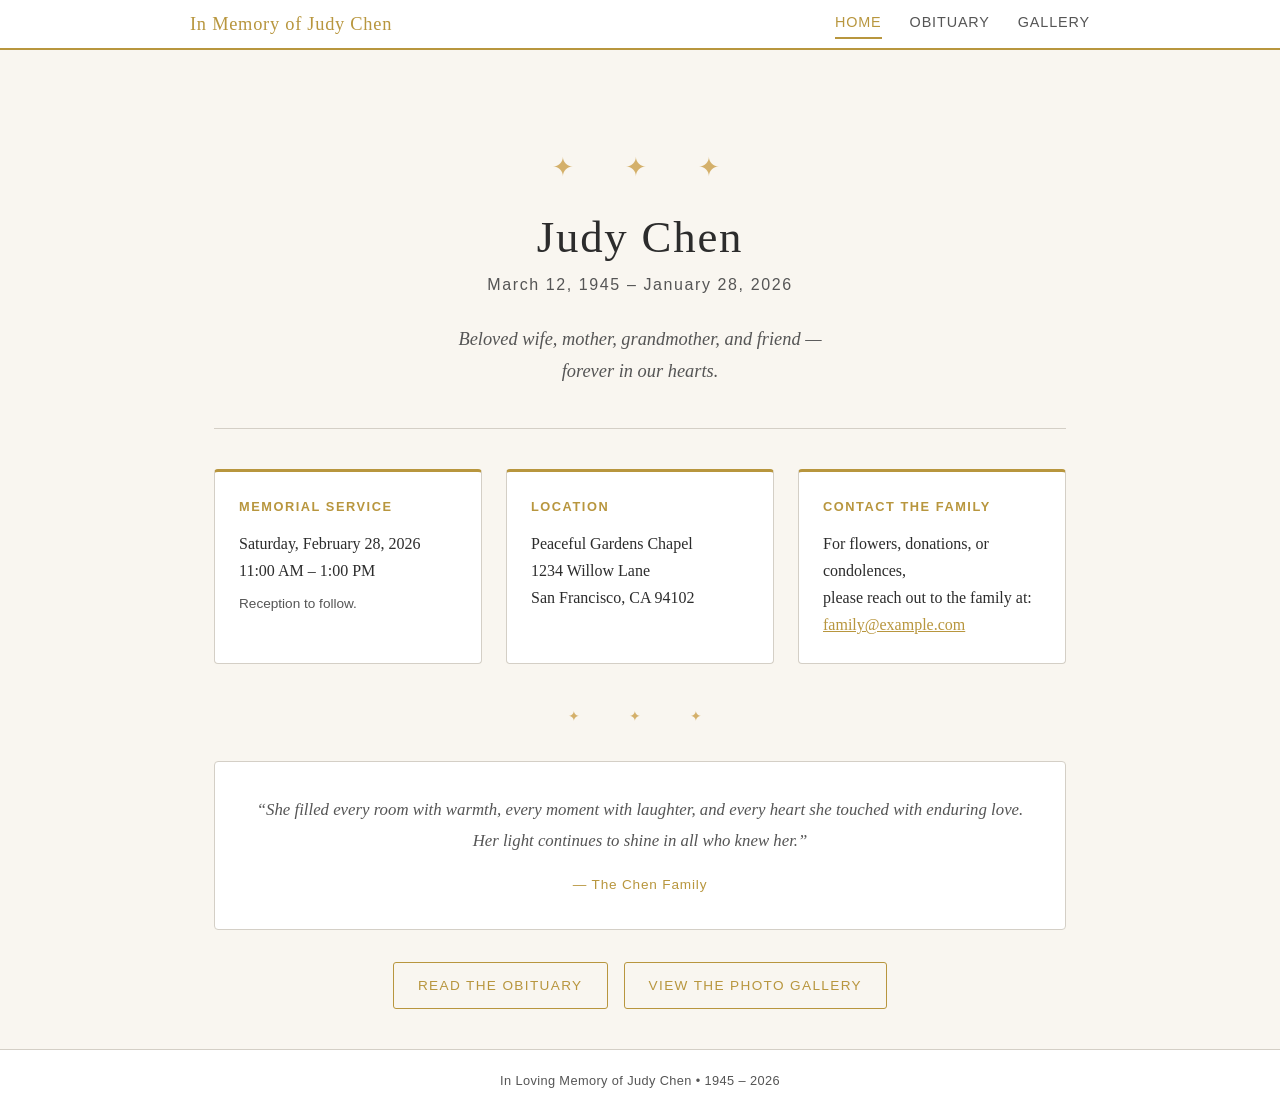
==== index.html @ b4cc05ad "Add memorial service website: landing page, bilingual obituary, photo gallery Co-authored-by: mralle" ====
<!DOCTYPE html>
<html lang="en">
<head>
  <meta charset="UTF-8" />
  <meta name="viewport" content="width=device-width, initial-scale=1.0" />
  <title>In Memory of Judy Chen</title>
  <link rel="stylesheet" href="styles.css" />
</head>
<body>

  <header>
    <div class="header-inner">
      <a class="site-title" href="index.html">In Memory of Judy Chen</a>
      <nav>
        <a href="index.html" class="active">Home</a>
        <a href="obituary.html">Obituary</a>
        <a href="gallery.html">Gallery</a>
      </nav>
    </div>
  </header>

  <main>

    <section class="hero">
      <span class="hero-ornament">✦ &nbsp; ✦ &nbsp; ✦</span>
      <h1>Judy Chen</h1>
      <p class="dates">March 12, 1945 &ndash; January 28, 2026</p>
      <p class="tagline">
        Beloved wife, mother, grandmother, and friend &mdash;<br>
        forever in our hearts.
      </p>
    </section>

    <div class="info-grid">

      <div class="card">
        <h2>Memorial Service</h2>
        <address>
          Saturday, February 28, 2026<br />
          11:00 AM &ndash; 1:00 PM
        </address>
        <p class="note">Reception to follow.</p>
      </div>

      <div class="card">
        <h2>Location</h2>
        <address>
          Peaceful Gardens Chapel<br />
          1234 Willow Lane<br />
          San Francisco, CA 94102
        </address>
      </div>

      <div class="card">
        <h2>Contact the Family</h2>
        <p>
          For flowers, donations, or condolences,<br />
          please reach out to the family at:<br />
          <a href="mailto:family@example.com" style="color:var(--gold);">family@example.com</a>
        </p>
      </div>

    </div>

    <div class="divider">✦ &nbsp; ✦ &nbsp; ✦</div>

    <div class="message">
      &ldquo;She filled every room with warmth, every moment with laughter,
      and every heart she touched with enduring love.
      Her light continues to shine in all who knew her.&rdquo;
      <cite>&mdash; The Chen Family</cite>
    </div>

    <div class="page-links">
      <a class="btn" href="obituary.html">Read the Obituary</a>
      <a class="btn" href="gallery.html">View the Photo Gallery</a>
    </div>

  </main>

  <footer>
    <p>In Loving Memory of Judy Chen &bull; 1945 &ndash; 2026</p>
  </footer>

</body>
</html>
---- styles.css ----
/* ===========================
   Memorial Site – Shared Styles
   =========================== */

/* Reset & Base */
*, *::before, *::after {
  box-sizing: border-box;
  margin: 0;
  padding: 0;
}

:root {
  --cream:      #f9f6f0;
  --white:      #ffffff;
  --gold:       #b8963e;
  --gold-light: #d4b06a;
  --charcoal:   #2c2c2c;
  --mid-gray:   #555555;
  --light-gray: #e8e3da;
  --border:     #d4cfc6;

  --font-serif: 'Georgia', 'Times New Roman', serif;
  --font-sans:  'Helvetica Neue', Arial, sans-serif;
}

html {
  scroll-behavior: smooth;
}

body {
  background-color: var(--cream);
  color: var(--charcoal);
  font-family: var(--font-serif);
  line-height: 1.75;
  min-height: 100vh;
  display: flex;
  flex-direction: column;
}

/* ===========================
   Header & Navigation
   =========================== */

header {
  background-color: var(--white);
  border-bottom: 2px solid var(--gold);
  padding: 0.5rem 1.5rem;
  position: sticky;
  top: 0;
  z-index: 100;
}

.header-inner {
  max-width: 900px;
  margin: 0 auto;
  display: flex;
  align-items: center;
  justify-content: space-between;
  flex-wrap: wrap;
  gap: 0.5rem;
}

.site-title {
  font-size: 1.15rem;
  font-weight: normal;
  color: var(--gold);
  letter-spacing: 0.04em;
  text-decoration: none;
  white-space: nowrap;
}

nav {
  display: flex;
  gap: 1.75rem;
  flex-wrap: wrap;
}

nav a {
  font-family: var(--font-sans);
  font-size: 0.9rem;
  color: var(--mid-gray);
  text-decoration: none;
  letter-spacing: 0.06em;
  text-transform: uppercase;
  transition: color 0.2s;
  padding-bottom: 2px;
  border-bottom: 2px solid transparent;
}

nav a:hover,
nav a.active {
  color: var(--gold);
  border-bottom-color: var(--gold);
}

/* ===========================
   Main Content Wrapper
   =========================== */

main {
  flex: 1;
  max-width: 900px;
  width: 100%;
  margin: 0 auto;
  padding: 2.5rem 1.5rem;
}

/* ===========================
   Footer
   =========================== */

footer {
  background-color: var(--white);
  border-top: 1px solid var(--border);
  text-align: center;
  padding: 1.25rem 1.5rem;
  font-family: var(--font-sans);
  font-size: 0.8rem;
  color: var(--mid-gray);
  letter-spacing: 0.03em;
}

/* ===========================
   Hero Section (index.html)
   =========================== */

.hero {
  text-align: center;
  padding: 3.5rem 1rem 2.5rem;
  border-bottom: 1px solid var(--border);
  margin-bottom: 2.5rem;
}

.hero-ornament {
  font-size: 1.6rem;
  color: var(--gold-light);
  letter-spacing: 0.5rem;
  display: block;
  margin-bottom: 1.25rem;
}

.hero h1 {
  font-size: 2.8rem;
  font-weight: normal;
  letter-spacing: 0.04em;
  color: var(--charcoal);
  line-height: 1.2;
  margin-bottom: 0.4rem;
}

.hero .dates {
  font-family: var(--font-sans);
  font-size: 1rem;
  color: var(--mid-gray);
  letter-spacing: 0.1em;
  margin-bottom: 1.5rem;
}

.hero .tagline {
  font-style: italic;
  font-size: 1.15rem;
  color: var(--mid-gray);
  max-width: 550px;
  margin: 0 auto;
}

/* ===========================
   Info Cards (index.html)
   =========================== */

.info-grid {
  display: grid;
  grid-template-columns: repeat(auto-fit, minmax(240px, 1fr));
  gap: 1.5rem;
  margin-bottom: 2.5rem;
}

.card {
  background: var(--white);
  border: 1px solid var(--border);
  border-top: 3px solid var(--gold);
  border-radius: 4px;
  padding: 1.5rem;
}

.card h2 {
  font-size: 0.8rem;
  font-family: var(--font-sans);
  text-transform: uppercase;
  letter-spacing: 0.12em;
  color: var(--gold);
  margin-bottom: 0.75rem;
}

.card p,
.card address {
  font-style: normal;
  font-size: 1rem;
  color: var(--charcoal);
  line-height: 1.7;
}

.card .note {
  font-family: var(--font-sans);
  font-size: 0.85rem;
  color: var(--mid-gray);
  margin-top: 0.5rem;
}

/* ===========================
   Message Section (index.html)
   =========================== */

.message {
  background: var(--white);
  border: 1px solid var(--border);
  border-radius: 4px;
  padding: 2rem 2.5rem;
  font-size: 1.05rem;
  line-height: 1.85;
  color: var(--mid-gray);
  font-style: italic;
  text-align: center;
  margin-bottom: 2rem;
}

.message cite {
  display: block;
  margin-top: 1rem;
  font-style: normal;
  font-family: var(--font-sans);
  font-size: 0.85rem;
  letter-spacing: 0.06em;
  color: var(--gold);
}

/* ===========================
   Page Nav Links (shared)
   =========================== */

.page-links {
  display: flex;
  gap: 1rem;
  justify-content: center;
  flex-wrap: wrap;
  margin-top: 2rem;
}

.btn {
  display: inline-block;
  padding: 0.65rem 1.5rem;
  border: 1.5px solid var(--gold);
  border-radius: 3px;
  color: var(--gold);
  font-family: var(--font-sans);
  font-size: 0.85rem;
  letter-spacing: 0.1em;
  text-transform: uppercase;
  text-decoration: none;
  transition: background-color 0.2s, color 0.2s;
}

.btn:hover {
  background-color: var(--gold);
  color: var(--white);
}

/* ===========================
   Obituary Page
   =========================== */

.obit-header {
  text-align: center;
  padding-bottom: 2rem;
  margin-bottom: 2rem;
  border-bottom: 1px solid var(--border);
}

.obit-header h1 {
  font-size: 2.2rem;
  font-weight: normal;
  letter-spacing: 0.03em;
  margin-bottom: 0.3rem;
}

.obit-header .dates {
  font-family: var(--font-sans);
  font-size: 0.95rem;
  color: var(--mid-gray);
  letter-spacing: 0.08em;
}

/* Language Toggle */
.lang-toggle {
  display: flex;
  justify-content: center;
  gap: 0;
  margin-bottom: 2.5rem;
}

.lang-toggle button {
  padding: 0.5rem 1.6rem;
  border: 1.5px solid var(--gold);
  background: none;
  color: var(--gold);
  font-family: var(--font-sans);
  font-size: 0.85rem;
  letter-spacing: 0.06em;
  cursor: pointer;
  transition: background-color 0.2s, color 0.2s;
}

.lang-toggle button:first-child {
  border-right: none;
  border-radius: 3px 0 0 3px;
}

.lang-toggle button:last-child {
  border-left: none;
  border-radius: 0 3px 3px 0;
}

.lang-toggle button.active {
  background-color: var(--gold);
  color: var(--white);
}

.lang-toggle button:hover:not(.active) {
  background-color: #f3ead8;
}

.obit-content {
  display: none;
}

.obit-content.visible {
  display: block;
}

.obit-content h2 {
  font-size: 1.25rem;
  font-weight: normal;
  color: var(--gold);
  margin: 2rem 0 0.75rem;
  padding-bottom: 0.3rem;
  border-bottom: 1px solid var(--light-gray);
}

.obit-content p {
  margin-bottom: 1.1rem;
  font-size: 1.02rem;
  line-height: 1.85;
}

.obit-content .survivors {
  background: var(--white);
  border: 1px solid var(--border);
  border-left: 3px solid var(--gold);
  border-radius: 2px;
  padding: 1.25rem 1.5rem;
  margin: 1.5rem 0;
}

.obit-content .survivors ul {
  list-style: none;
  padding: 0;
  margin: 0;
}

.obit-content .survivors ul li {
  padding: 0.3rem 0;
  font-size: 1rem;
}

.obit-content .survivors ul li::before {
  content: "✦ ";
  color: var(--gold-light);
  font-size: 0.7rem;
}

/* Chinese text specific */
.obit-content[lang="zh"] p,
.obit-content[lang="zh"] li {
  font-family: "PingFang SC", "Microsoft YaHei", "STHeiti", sans-serif;
  line-height: 2;
  letter-spacing: 0.04em;
}

/* ===========================
   Gallery Page
   =========================== */

.gallery-header {
  text-align: center;
  padding-bottom: 2rem;
  margin-bottom: 2rem;
  border-bottom: 1px solid var(--border);
}

.gallery-header h1 {
  font-size: 2.2rem;
  font-weight: normal;
  letter-spacing: 0.03em;
  margin-bottom: 0.5rem;
}

.gallery-header p {
  color: var(--mid-gray);
  font-size: 1rem;
}

/* Link-card that opens the Google Photos album */
.gallery-card {
  display: flex;
  flex-direction: column;
  align-items: center;
  justify-content: center;
  gap: 1rem;
  width: 100%;
  min-height: 320px;
  background: var(--white);
  border: 1.5px solid var(--border);
  border-top: 3px solid var(--gold);
  border-radius: 6px;
  text-decoration: none;
  color: var(--charcoal);
  padding: 3rem 2rem;
  transition: box-shadow 0.2s, border-color 0.2s, background-color 0.2s;
  cursor: pointer;
  margin-bottom: 1rem;
}

.gallery-card:hover {
  background-color: #fdf8ef;
  border-color: var(--gold);
  box-shadow: 0 4px 20px rgba(184, 150, 62, 0.15);
}

.gallery-card-icon {
  color: var(--gold-light);
  transition: color 0.2s;
}

.gallery-card:hover .gallery-card-icon {
  color: var(--gold);
}

.gallery-card-label {
  font-size: 1.25rem;
  font-family: var(--font-serif);
  color: var(--charcoal);
  text-align: center;
}

.gallery-card-sub {
  font-family: var(--font-sans);
  font-size: 0.85rem;
  letter-spacing: 0.06em;
  color: var(--gold);
  text-transform: uppercase;
}

/* ===========================
   Divider
   =========================== */

.divider {
  text-align: center;
  color: var(--gold-light);
  letter-spacing: 0.6rem;
  font-size: 0.9rem;
  margin: 2rem 0;
  user-select: none;
}

/* ===========================
   Responsive
   =========================== */

@media (max-width: 600px) {
  .hero h1 { font-size: 2rem; }
  .obit-header h1 { font-size: 1.75rem; }
  .gallery-header h1 { font-size: 1.75rem; }
  main { padding: 1.5rem 1rem; }
  .message { padding: 1.25rem 1.25rem; }
  .gallery-card { min-height: 240px; padding: 2rem 1rem; }
}
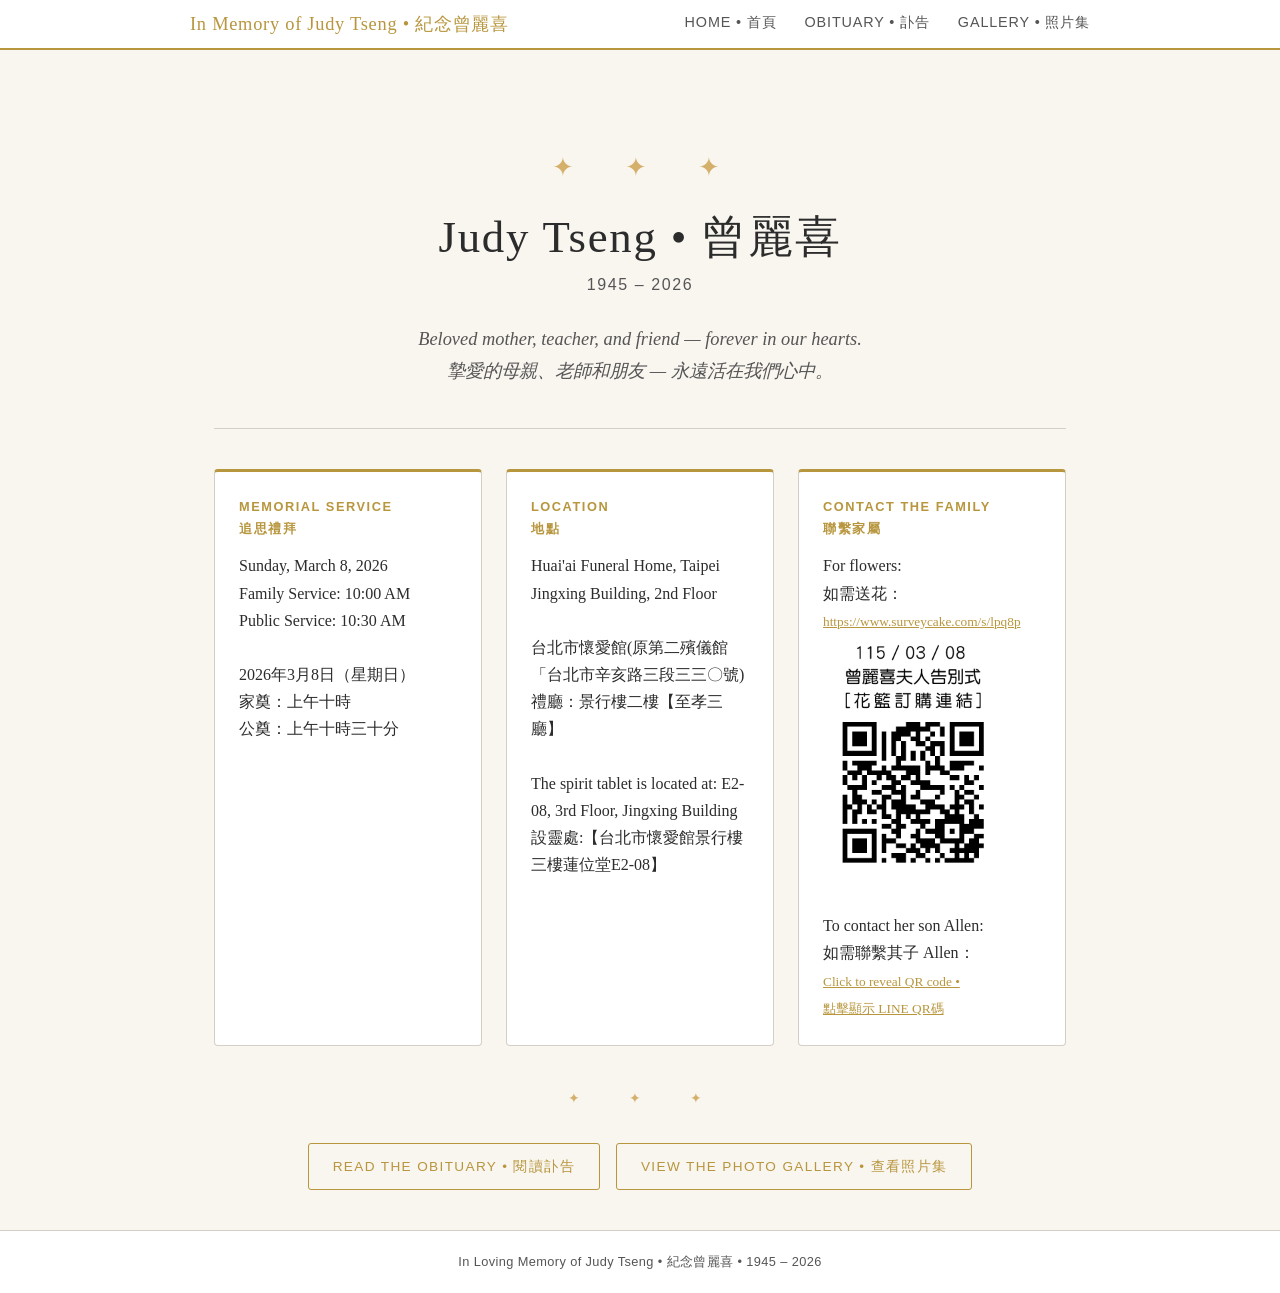
==== commit e504ebc7: "initial version" ====
--- a/index.html
+++ b/index.html
@@ -3,18 +3,18 @@
 <head>
   <meta charset="UTF-8" />
   <meta name="viewport" content="width=device-width, initial-scale=1.0" />
-  <title>In Memory of Judy Chen</title>
+  <title>In Memory of Judy Tseng &#8226; 紀念曾麗喜</title>
   <link rel="stylesheet" href="styles.css" />
 </head>
 <body>
 
   <header>
     <div class="header-inner">
-      <a class="site-title" href="index.html">In Memory of Judy Chen</a>
+      <a class="site-title" href="index.html">In Memory of Judy Tseng &#8226; 紀念曾麗喜</a>
       <nav>
-        <a href="index.html" class="active">Home</a>
-        <a href="obituary.html">Obituary</a>
-        <a href="gallery.html">Gallery</a>
+        <a href="index.html">Home &#8226; 首頁</a>
+        <a href="obituary.html">Obituary &#8226; 訃告</a>
+        <a href="gallery.html">Gallery &#8226; 照片集</a>
       </nav>
     </div>
   </header>
@@ -23,64 +23,103 @@
 
     <section class="hero">
       <span class="hero-ornament">✦ &nbsp; ✦ &nbsp; ✦</span>
-      <h1>Judy Chen</h1>
-      <p class="dates">March 12, 1945 &ndash; January 28, 2026</p>
+      <h1>Judy Tseng &#8226; 曾麗喜</h1>
+      <p class="dates">1945 &ndash; 2026</p>
       <p class="tagline">
-        Beloved wife, mother, grandmother, and friend &mdash;<br>
-        forever in our hearts.
+        Beloved  mother, teacher, and friend &mdash;
+        forever in our hearts.<br />
+        摯愛的母親、老師和朋友 &mdash;
+        永遠活在我們心中。
       </p>
     </section>
 
     <div class="info-grid">
 
       <div class="card">
-        <h2>Memorial Service</h2>
+        <h2>Memorial Service <br>追思禮拜</h2>
         <address>
-          Saturday, February 28, 2026<br />
-          11:00 AM &ndash; 1:00 PM
-        </address>
-        <p class="note">Reception to follow.</p>
-      </div>
+          <p>
 
-      <div class="card">
-        <h2>Location</h2>
-        <address>
-          Peaceful Gardens Chapel<br />
-          1234 Willow Lane<br />
-          San Francisco, CA 94102
+            Sunday, March 8, 2026<br />
+            Family Service: 10:00 AM<br />
+            Public Service: 10:30 AM<br />
+            <br>
+            2026年3月8日（星期日）<br />
+            家奠：上午十時 <br />
+            公奠：上午十時三十分 <br />
+
+
+          </p>
         </address>
       </div>
 
       <div class="card">
-        <h2>Contact the Family</h2>
+        <h2>Location <br>地點</h2>
+        <address>
+          <p>
+            Huai'ai Funeral Home, Taipei <br />
+            Jingxing Building, 2nd Floor <br />
+            <br />
+            台北市懷愛館(原第二殯儀館「台北市辛亥路三段三三〇號) <br />
+            禮廳：景行樓二樓【至孝三廳】 <br />
+            <br />
+            The spirit tablet is located at: E2-08, 3rd Floor, Jingxing Building <br />
+            設靈處:【台北市懷愛館景行樓三樓蓮位堂E2-08】 
+
+          </p>
+        </address>
+      </div>
+
+      <div class="card">
+        <h2>Contact the Family <br>聯繫家屬</h2>
         <p>
-          For flowers, donations, or condolences,<br />
-          please reach out to the family at:<br />
-          <a href="mailto:family@example.com" style="color:var(--gold);">family@example.com</a>
+          For flowers:<br />
+          如需送花：<br />
+          <a href="https://www.surveycake.com/s/lpq8p" style="color:var(--gold); font-size: smaller;">https://www.surveycake.com/s/lpq8p</a>
         </p>
+          <img src="flowers_qr.jpg" alt="Flowers QR Code" style="max-width: 180px;" />
+
+        <br>
+        <br>
+        <p>
+          To contact her son Allen:<br />
+          如需聯繫其子 Allen：<br />
+          <a href="#" onclick="document.getElementById('line-qr').style.display='block'; this.style.display='none'; return false;" style="color:var(--gold); cursor:pointer; font-size: smaller">
+            Click to reveal QR code &#8226; <br> 點擊顯示 LINE QR碼
+          </a>
+        </p>
+        <div id="line-qr" style="display:none; text-align:center; margin-top:1rem;">
+          <img src="my_line_qr.jpg" alt="LINE QR Code" style="max-width: 180px;" />
+        </div>
       </div>
 
     </div>
 
     <div class="divider">✦ &nbsp; ✦ &nbsp; ✦</div>
-
+<!-- 
     <div class="message">
-      &ldquo;She filled every room with warmth, every moment with laughter,
-      and every heart she touched with enduring love.
-      Her light continues to shine in all who knew her.&rdquo;
-      <cite>&mdash; The Chen Family</cite>
-    </div>
+      <p>
+        &ldquo;She filled every room with warmth, every moment with laughter,
+        and every heart she touched with enduring love.
+        Her light continues to shine in all who knew her.&rdquo;
+      </p>
+      <p>
+        &ldquo;她用溫暖填滿每一個房間，用歡笑點亮每一個瞬間，
+        用持久的愛觸動每一顆心。
+        她的光芒將在所有認識她的人心中永存。&rdquo;
+      </p>
+      <cite>&mdash; The Tseng Family &#8226; 曾氏家族</cite>
+    </div> -->
 
     <div class="page-links">
-      <a class="btn" href="obituary.html">Read the Obituary</a>
-      <a class="btn" href="gallery.html">View the Photo Gallery</a>
+      <a class="btn" href="obituary.html">Read the Obituary &#8226; 閱讀訃告</a>
+      <a class="btn" href="gallery.html">View the Photo Gallery &#8226; 查看照片集</a>
     </div>
 
   </main>
 
   <footer>
-    <p>In Loving Memory of Judy Chen &bull; 1945 &ndash; 2026</p>
+    <p>In Loving Memory of Judy Tseng &#8226; 紀念曾麗喜 &#8226; 1945 &ndash; 2026</p>
   </footer>
-
 </body>
 </html>
--- a/styles.css
+++ b/styles.css
@@ -320,13 +320,20 @@
   border-radius: 0 3px 3px 0;
 }
 
-.lang-toggle button.active {
+.lang-toggle button#btn-en {
+  background-color: var(--white);
+  color: var(--gold);
+  border-color: var(--gold);
+}
+
+.lang-toggle button#btn-zh {
   background-color: var(--gold);
   color: var(--white);
-}
-
-.lang-toggle button:hover:not(.active) {
-  background-color: #f3ead8;
+  border-color: var(--gold);
+}
+
+.lang-toggle button:hover {
+  opacity: 0.85;
 }
 
 .obit-content {
@@ -485,3 +492,15 @@
   .message { padding: 1.25rem 1.25rem; }
   .gallery-card { min-height: 240px; padding: 2rem 1rem; }
 }
+
+[id$="-en"], [id$="-zh"] {
+  display: none;
+}
+
+.lang-toggle button {
+  display: inline-block;
+}
+
+.visible {
+  display: inline;
+}
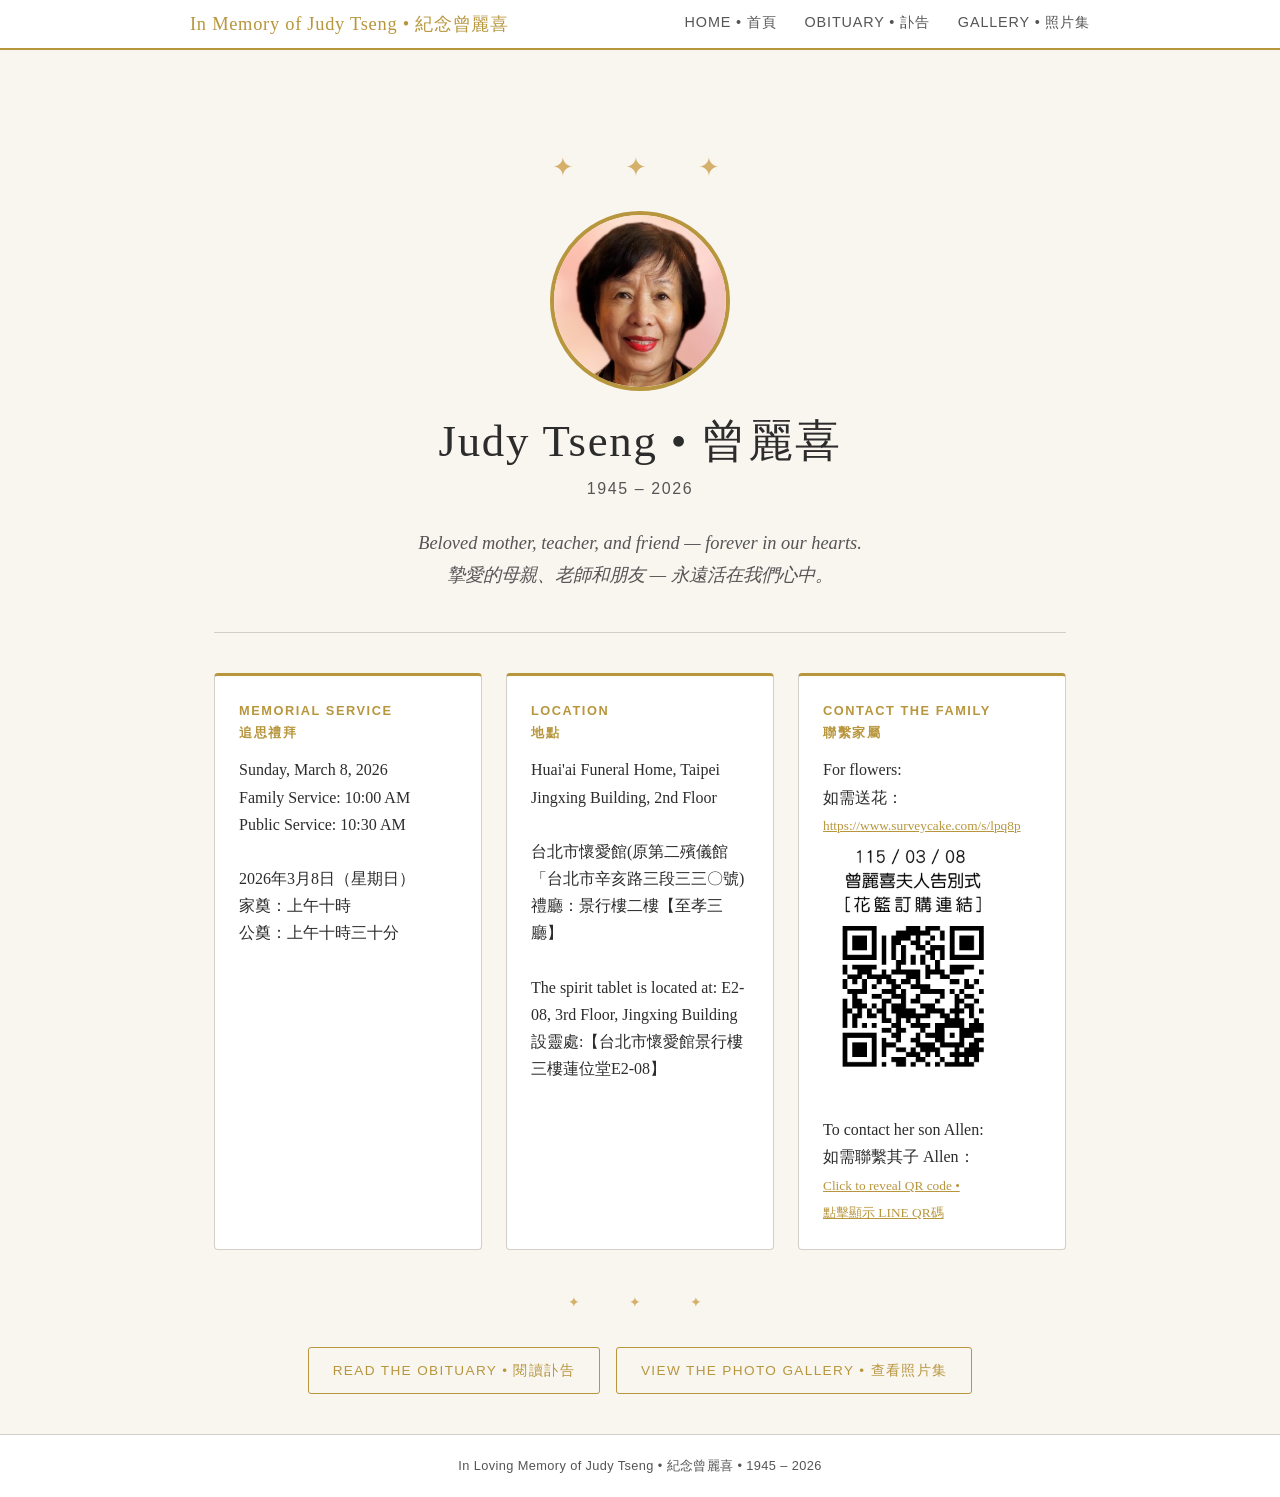
==== commit ec156578: "add photo to main page" ====
--- a/index.html
+++ b/index.html
@@ -23,7 +23,7 @@
 
     <section class="hero">
       <span class="hero-ornament">✦ &nbsp; ✦ &nbsp; ✦</span>
-      <h1>Judy Tseng &#8226; 曾麗喜</h1>
+<img src="judy_square_final.png" alt="Judy Tseng" style="display: block; margin: 0 auto 1.5rem; width: 180px; height: 180px; object-fit: cover; object-position: 9% 20%; border-radius: 50%; border: 4px solid var(--gold);" />      <h1>Judy Tseng &#8226; 曾麗喜</h1>
       <p class="dates">1945 &ndash; 2026</p>
       <p class="tagline">
         Beloved  mother, teacher, and friend &mdash;
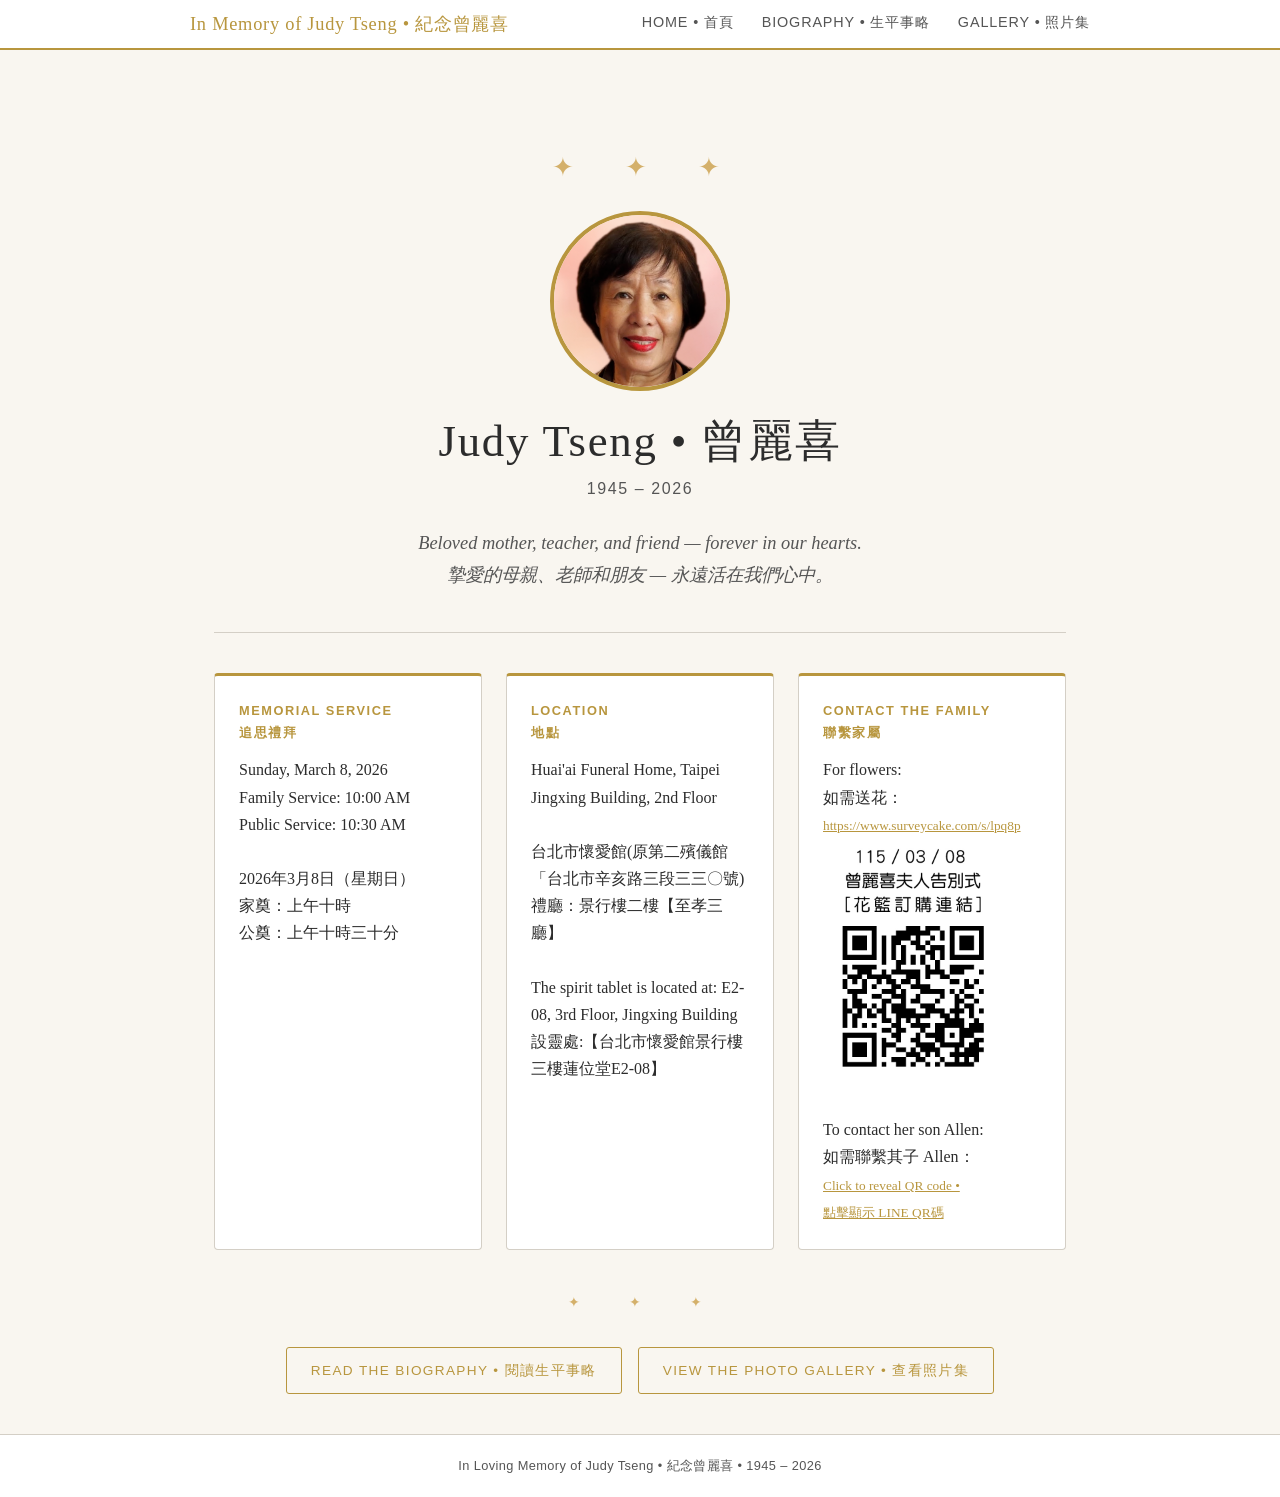
==== commit b9ad55a7: "biography + qr code" ====
--- a/index.html
+++ b/index.html
@@ -13,7 +13,7 @@
       <a class="site-title" href="index.html">In Memory of Judy Tseng &#8226; 紀念曾麗喜</a>
       <nav>
         <a href="index.html">Home &#8226; 首頁</a>
-        <a href="obituary.html">Obituary &#8226; 訃告</a>
+        <a href="biography.html">Biography &#8226; 生平事略</a>
         <a href="gallery.html">Gallery &#8226; 照片集</a>
       </nav>
     </div>
@@ -112,7 +112,7 @@
     </div> -->
 
     <div class="page-links">
-      <a class="btn" href="obituary.html">Read the Obituary &#8226; 閱讀訃告</a>
+      <a class="btn" href="biography.html">Read the Biography &#8226; 閱讀生平事略</a>
       <a class="btn" href="gallery.html">View the Photo Gallery &#8226; 查看照片集</a>
     </div>
 
--- a/styles.css
+++ b/styles.css
@@ -266,7 +266,7 @@
 }
 
 /* ===========================
-   Obituary Page
+   Biography Page
    =========================== */
 
 .obit-header {
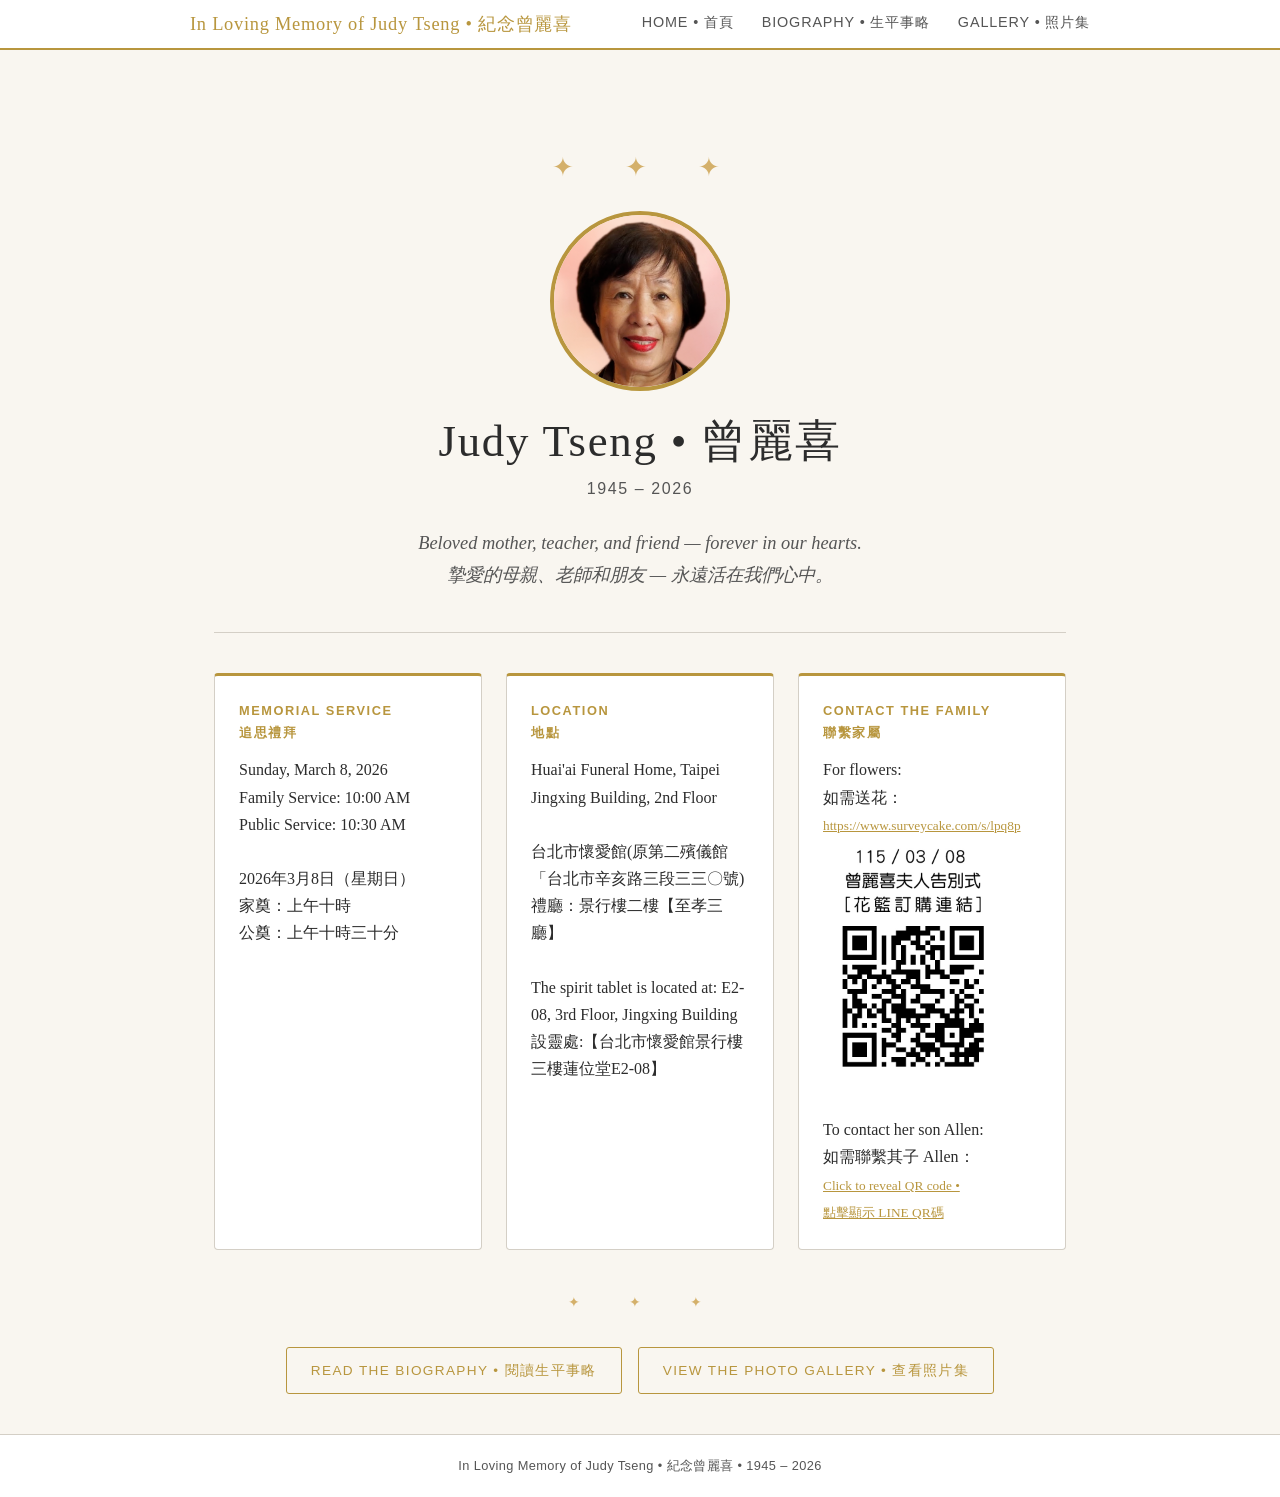
==== commit 8044389b: "loving memory" ====
--- a/index.html
+++ b/index.html
@@ -3,14 +3,14 @@
 <head>
   <meta charset="UTF-8" />
   <meta name="viewport" content="width=device-width, initial-scale=1.0" />
-  <title>In Memory of Judy Tseng &#8226; 紀念曾麗喜</title>
+  <title>In Loving Memory of Judy Tseng &#8226; 紀念曾麗喜</title>
   <link rel="stylesheet" href="styles.css" />
 </head>
 <body>
 
   <header>
     <div class="header-inner">
-      <a class="site-title" href="index.html">In Memory of Judy Tseng &#8226; 紀念曾麗喜</a>
+      <a class="site-title" href="index.html">In Loving Memory of Judy Tseng &#8226; 紀念曾麗喜</a>
       <nav>
         <a href="index.html">Home &#8226; 首頁</a>
         <a href="biography.html">Biography &#8226; 生平事略</a>
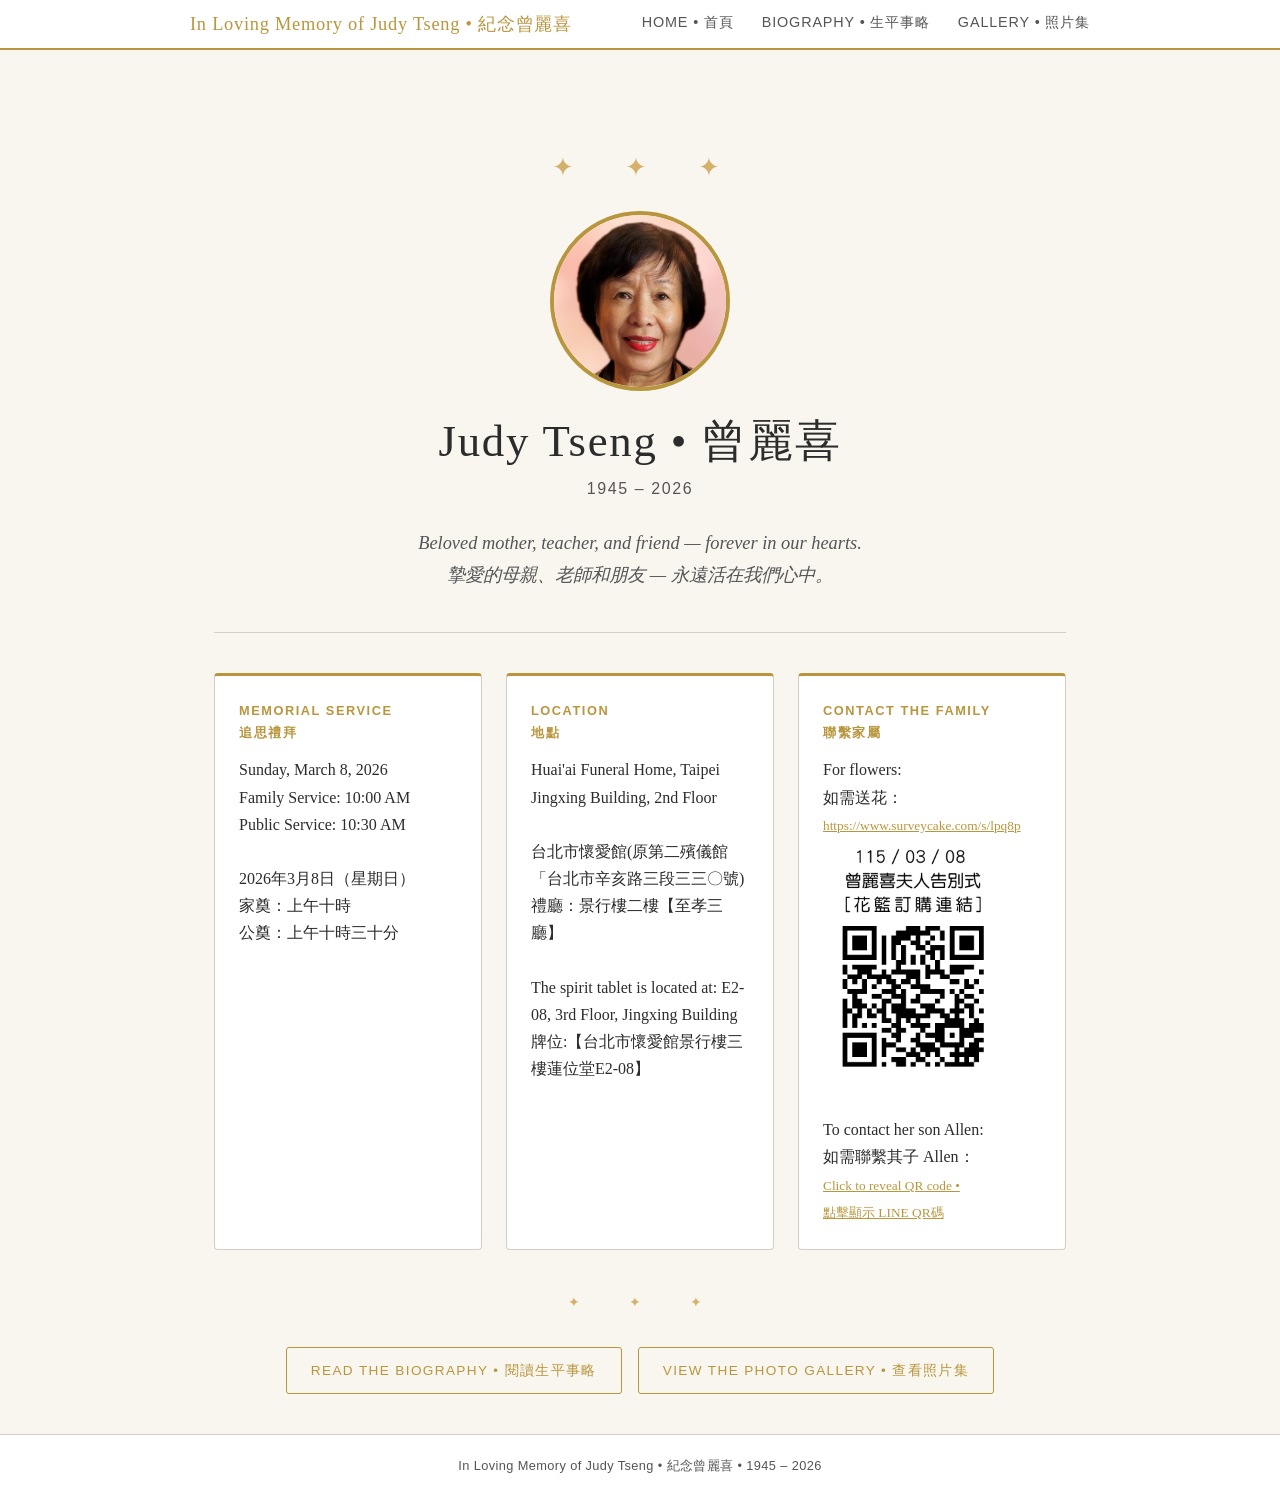
==== commit dfe9c2e4: "spirit tablet" ====
--- a/index.html
+++ b/index.html
@@ -64,7 +64,7 @@
             禮廳：景行樓二樓【至孝三廳】 <br />
             <br />
             The spirit tablet is located at: E2-08, 3rd Floor, Jingxing Building <br />
-            設靈處:【台北市懷愛館景行樓三樓蓮位堂E2-08】 
+            牌位:【台北市懷愛館景行樓三樓蓮位堂E2-08】 
 
           </p>
         </address>
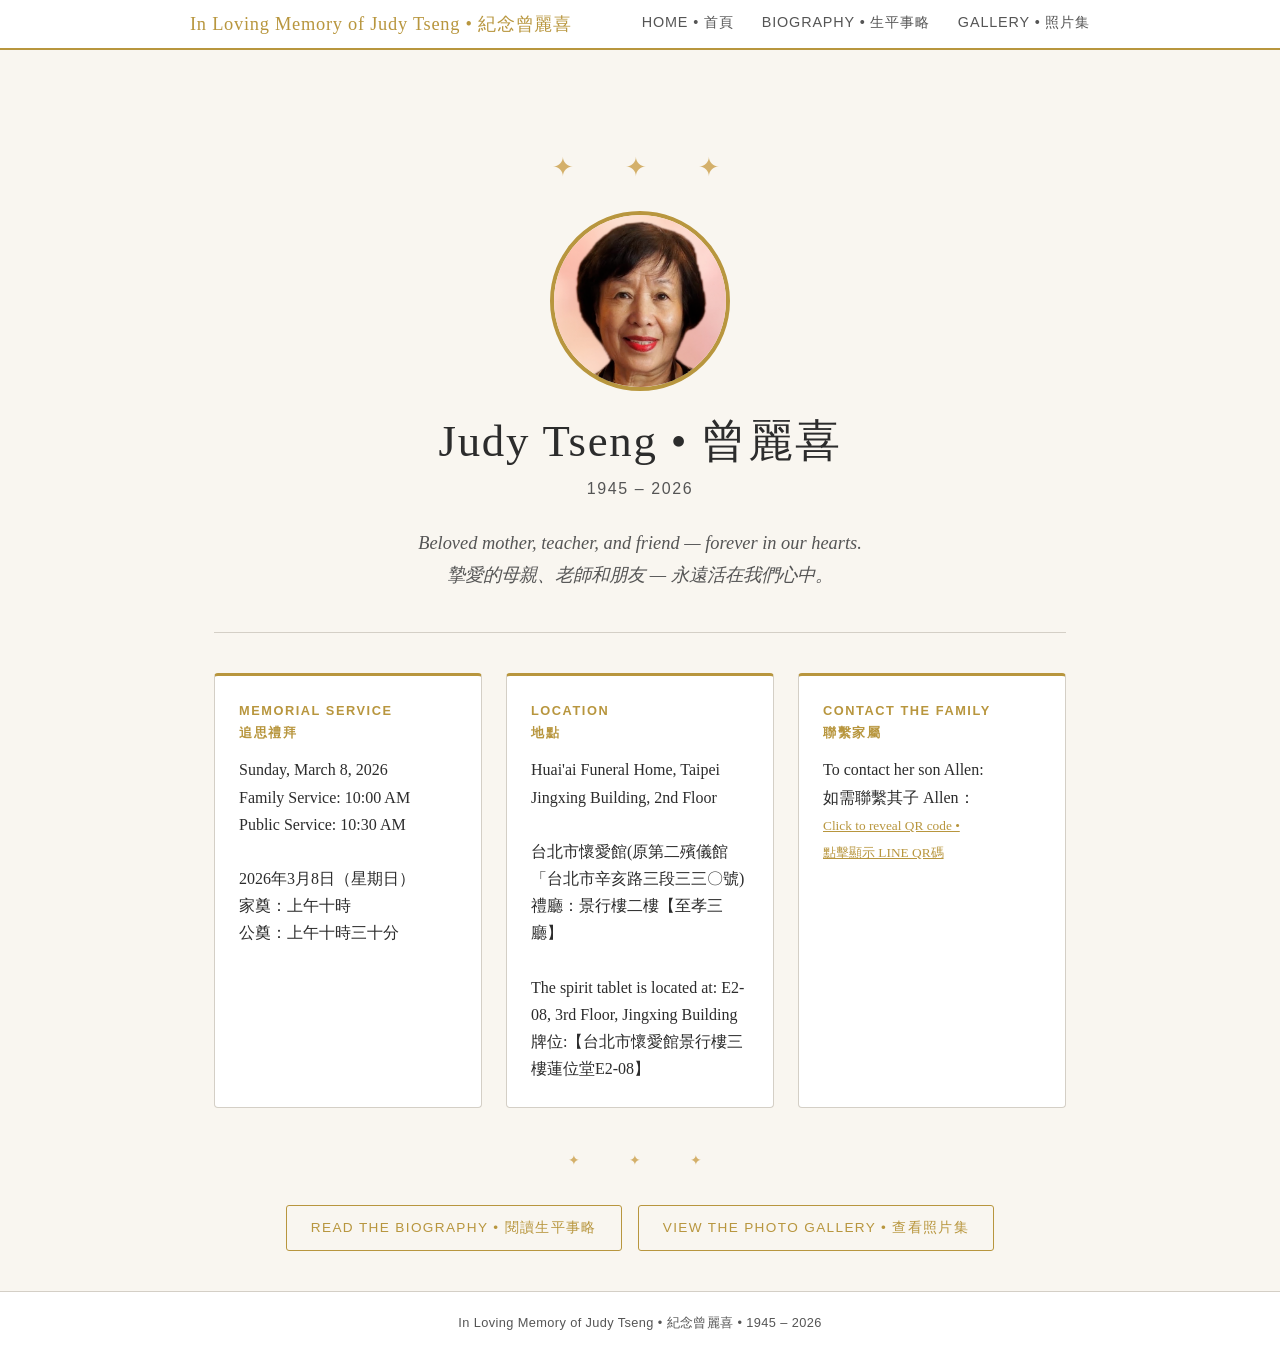
==== commit 891872c5: "remove flowers" ====
--- a/index.html
+++ b/index.html
@@ -73,15 +73,6 @@
       <div class="card">
         <h2>Contact the Family <br>聯繫家屬</h2>
         <p>
-          For flowers:<br />
-          如需送花：<br />
-          <a href="https://www.surveycake.com/s/lpq8p" style="color:var(--gold); font-size: smaller;">https://www.surveycake.com/s/lpq8p</a>
-        </p>
-          <img src="flowers_qr.jpg" alt="Flowers QR Code" style="max-width: 180px;" />
-
-        <br>
-        <br>
-        <p>
           To contact her son Allen:<br />
           如需聯繫其子 Allen：<br />
           <a href="#" onclick="document.getElementById('line-qr').style.display='block'; this.style.display='none'; return false;" style="color:var(--gold); cursor:pointer; font-size: smaller">
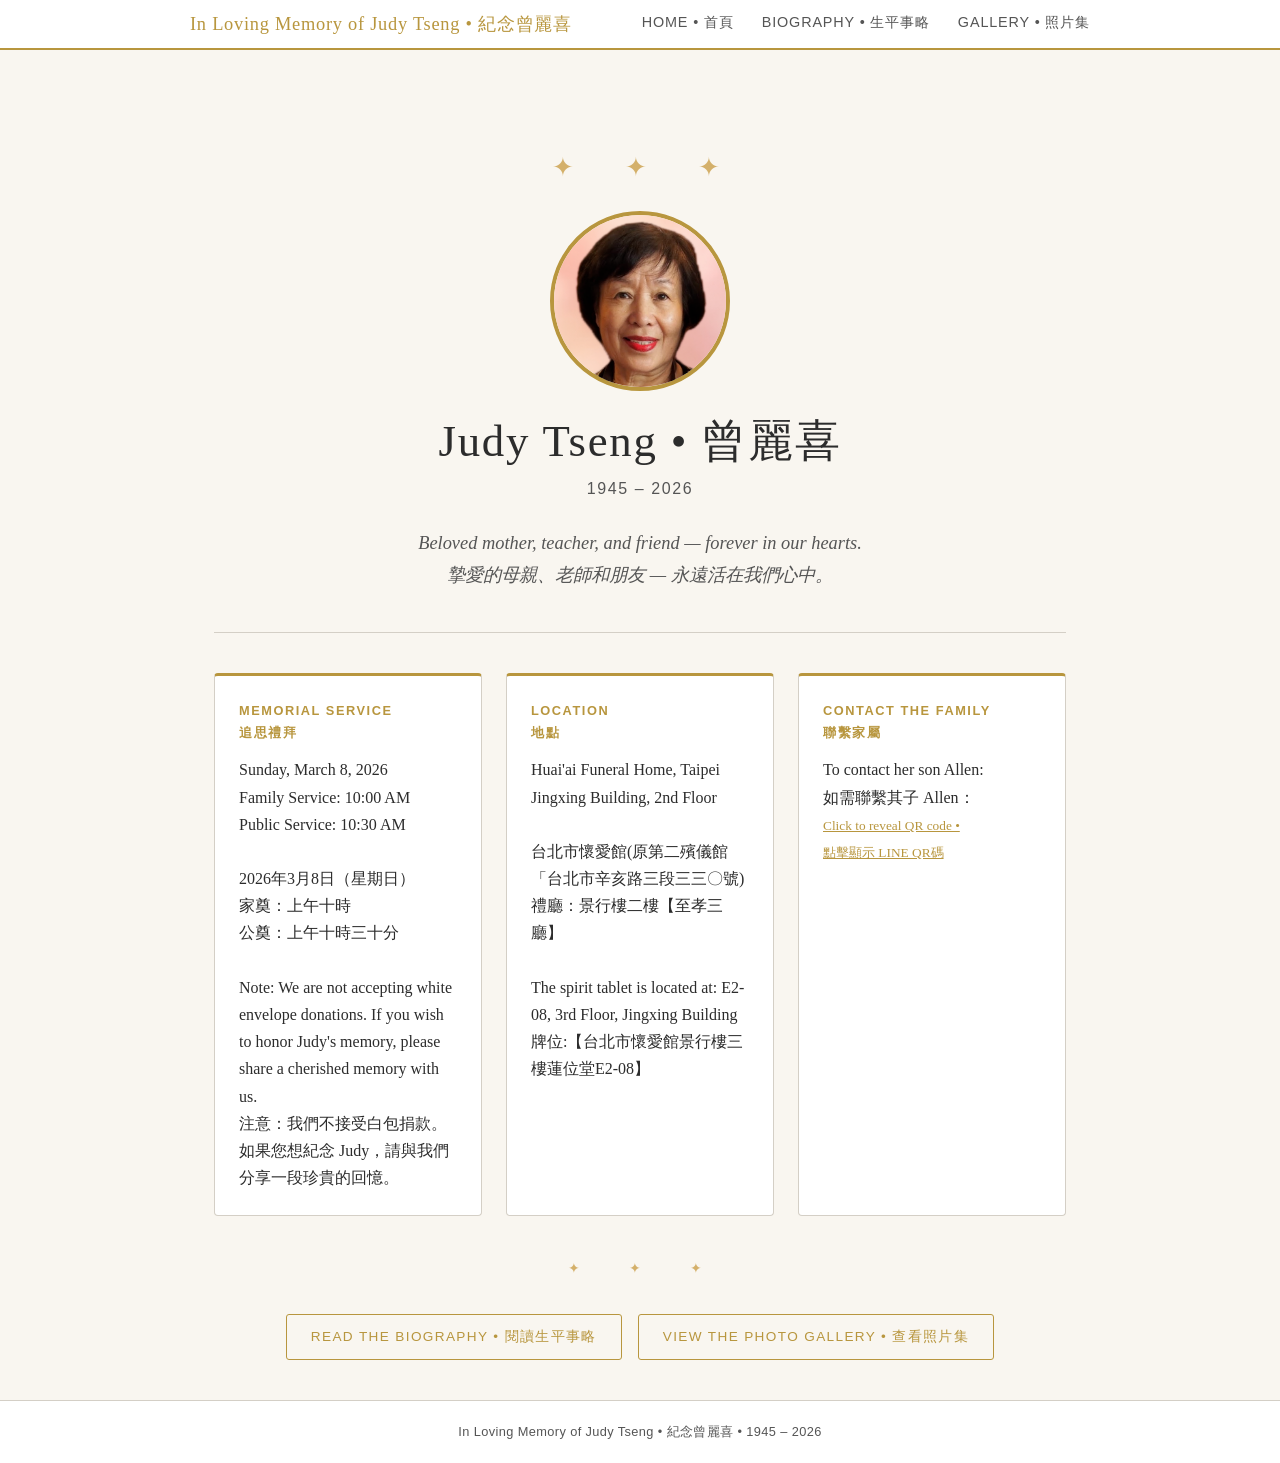
==== commit b96db3cf: "no white envelopes" ====
--- a/index.html
+++ b/index.html
@@ -48,7 +48,9 @@
             家奠：上午十時 <br />
             公奠：上午十時三十分 <br />
 
-
+            <br>
+            Note: We are not accepting white envelope donations. If you wish to honor Judy's memory, please share a cherished memory with us.<br />
+            注意：我們不接受白包捐款。如果您想紀念 Judy，請與我們分享一段珍貴的回憶。
           </p>
         </address>
       </div>
--- a/styles.css
+++ b/styles.css
@@ -416,55 +416,156 @@
   font-size: 1rem;
 }
 
-/* Link-card that opens the Google Photos album */
-.gallery-card {
+/* Photo Grid */
+.photo-grid {
+  display: grid;
+  grid-template-columns: repeat(auto-fill, minmax(240px, 1fr));
+  gap: 1rem;
+  margin-bottom: 2rem;
+}
+
+.photo-item {
+  position: relative;
+  overflow: hidden;
+  border-radius: 4px;
+  cursor: pointer;
+  aspect-ratio: 1 / 1;
+  background: var(--light-gray);
+  border: 1px solid var(--border);
+  transition: transform 0.2s, box-shadow 0.2s;
+}
+
+.photo-item:hover {
+  transform: translateY(-2px);
+  box-shadow: 0 4px 12px rgba(184, 150, 62, 0.2);
+}
+
+.photo-item img {
+  width: 100%;
+  height: 100%;
+  object-fit: cover;
+  display: block;
+}
+
+/* Lightbox Modal */
+.lightbox {
+  display: none;
+  position: fixed;
+  top: 0;
+  left: 0;
+  width: 100%;
+  height: 100%;
+  background-color: rgba(0, 0, 0, 0.95);
+  z-index: 1000;
+  opacity: 0;
+  transition: opacity 0.3s;
+}
+
+.lightbox.active {
   display: flex;
   flex-direction: column;
   align-items: center;
   justify-content: center;
-  gap: 1rem;
-  width: 100%;
-  min-height: 320px;
-  background: var(--white);
-  border: 1.5px solid var(--border);
-  border-top: 3px solid var(--gold);
-  border-radius: 6px;
-  text-decoration: none;
-  color: var(--charcoal);
-  padding: 3rem 2rem;
-  transition: box-shadow 0.2s, border-color 0.2s, background-color 0.2s;
+  opacity: 1;
+}
+
+.lightbox-close {
+  position: absolute;
+  top: 1rem;
+  right: 1.5rem;
+  background: none;
+  border: none;
+  color: var(--white);
+  font-size: 3rem;
+  line-height: 1;
   cursor: pointer;
-  margin-bottom: 1rem;
-}
-
-.gallery-card:hover {
-  background-color: #fdf8ef;
-  border-color: var(--gold);
-  box-shadow: 0 4px 20px rgba(184, 150, 62, 0.15);
-}
-
-.gallery-card-icon {
+  z-index: 1002;
+  transition: color 0.2s;
+  padding: 0.5rem;
+}
+
+.lightbox-close:hover {
   color: var(--gold-light);
-  transition: color 0.2s;
-}
-
-.gallery-card:hover .gallery-card-icon {
-  color: var(--gold);
-}
-
-.gallery-card-label {
-  font-size: 1.25rem;
-  font-family: var(--font-serif);
-  color: var(--charcoal);
-  text-align: center;
-}
-
-.gallery-card-sub {
-  font-family: var(--font-sans);
-  font-size: 0.85rem;
-  letter-spacing: 0.06em;
-  color: var(--gold);
-  text-transform: uppercase;
+}
+
+.lightbox-content {
+  position: relative;
+  display: flex;
+  align-items: center;
+  justify-content: center;
+  max-width: 90vw;
+  max-height: 80vh;
+  flex: 1;
+}
+
+#lightboxImage {
+  max-width: 100%;
+  max-height: 80vh;
+  object-fit: contain;
+  border-radius: 4px;
+  box-shadow: 0 8px 32px rgba(0, 0, 0, 0.5);
+}
+
+.lightbox-nav {
+  position: absolute;
+  background: rgba(255, 255, 255, 0.1);
+  border: 1px solid rgba(255, 255, 255, 0.2);
+  color: var(--white);
+  font-size: 3rem;
+  line-height: 1;
+  padding: 1rem 1.5rem;
+  cursor: pointer;
+  transition: background-color 0.2s, color 0.2s;
+  border-radius: 4px;
+  z-index: 1001;
+}
+
+.lightbox-nav:hover {
+  background: rgba(184, 150, 62, 0.3);
+  color: var(--gold-light);
+}
+
+.lightbox-prev {
+  left: 1rem;
+}
+
+.lightbox-next {
+  right: 1rem;
+}
+
+.lightbox-controls {
+  display: flex;
+  align-items: center;
+  justify-content: center;
+  gap: 2rem;
+  padding: 1.5rem;
+  color: var(--white);
+  font-family: var(--font-sans);
+}
+
+.slideshow-btn {
+  background: rgba(255, 255, 255, 0.1);
+  border: 1px solid rgba(255, 255, 255, 0.3);
+  color: var(--white);
+  font-size: 1.5rem;
+  padding: 0.75rem 1.5rem;
+  cursor: pointer;
+  border-radius: 4px;
+  transition: background-color 0.2s, color 0.2s;
+  display: flex;
+  align-items: center;
+  gap: 0.5rem;
+}
+
+.slideshow-btn:hover {
+  background: rgba(184, 150, 62, 0.3);
+  color: var(--gold-light);
+}
+
+.lightbox-counter {
+  font-size: 1rem;
+  letter-spacing: 0.05em;
+  color: rgba(255, 255, 255, 0.8);
 }
 
 /* ===========================
@@ -490,7 +591,29 @@
   .gallery-header h1 { font-size: 1.75rem; }
   main { padding: 1.5rem 1rem; }
   .message { padding: 1.25rem 1.25rem; }
-  .gallery-card { min-height: 240px; padding: 2rem 1rem; }
+
+  .photo-grid {
+    grid-template-columns: repeat(auto-fill, minmax(140px, 1fr));
+    gap: 0.75rem;
+  }
+
+  .lightbox-nav {
+    font-size: 2rem;
+    padding: 0.5rem 1rem;
+  }
+
+  .lightbox-prev { left: 0.5rem; }
+  .lightbox-next { right: 0.5rem; }
+
+  .lightbox-close {
+    font-size: 2.5rem;
+    right: 1rem;
+  }
+
+  .slideshow-btn {
+    font-size: 1.2rem;
+    padding: 0.5rem 1rem;
+  }
 }
 
 [id$="-en"], [id$="-zh"] {
